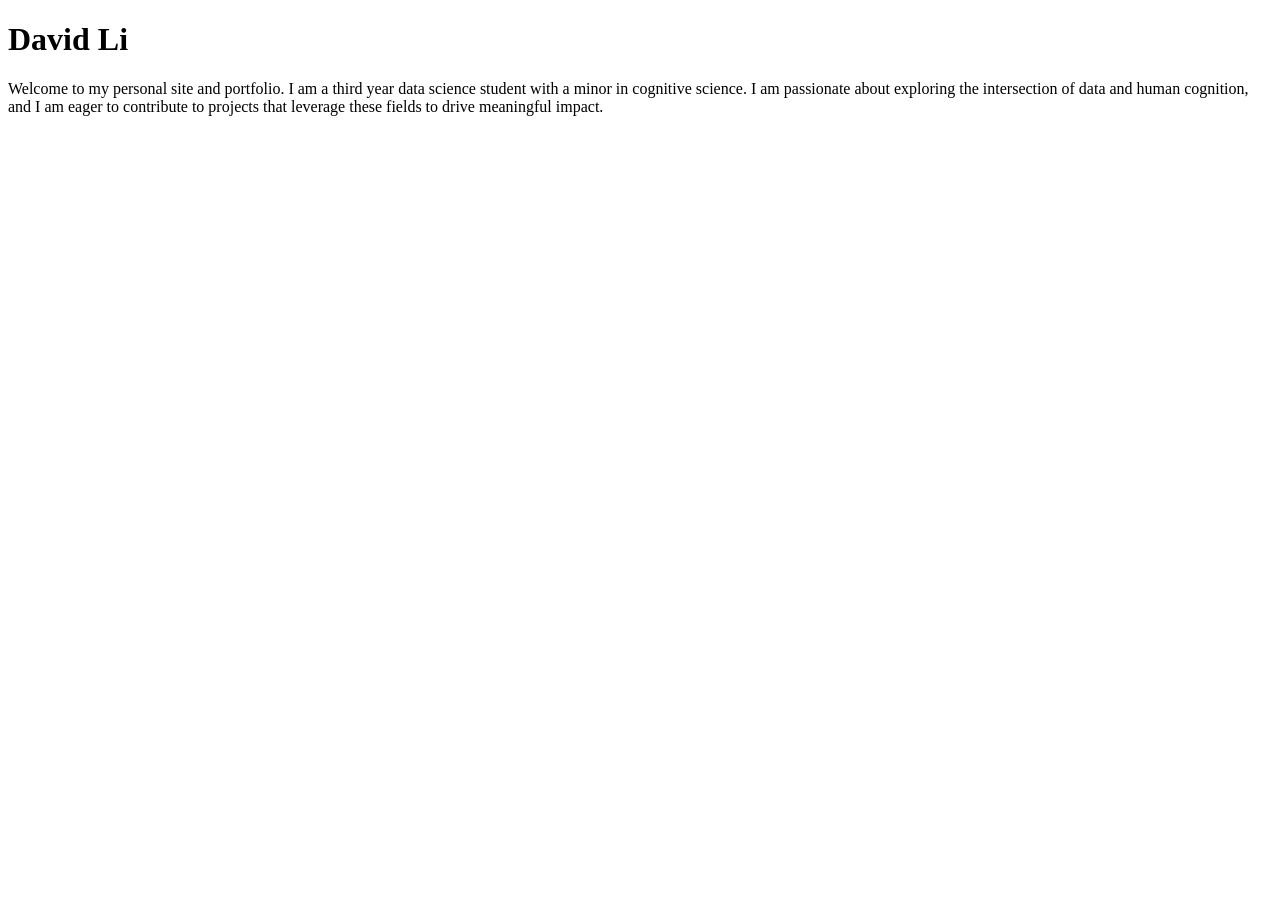
==== index.html @ bc20d3bc "Create index.html" ====
<!DOCTYPE html>
<html lang="en">
<head>
    <meta charset="UTF-8">
    <meta name="viewport" content="width=device-width, initial-scale=1.0">
    <title>David Li: Personal Site and portfolio</title>
</head>
<body>
    <h1>David Li</h1>
    <p>Welcome to my personal site and portfolio. I am a third year data science student with a minor in cognitive science. I am passionate about exploring the intersection of data and human cognition, and I am eager to contribute to projects that leverage these fields to drive meaningful impact.</p>
</body>
</html>
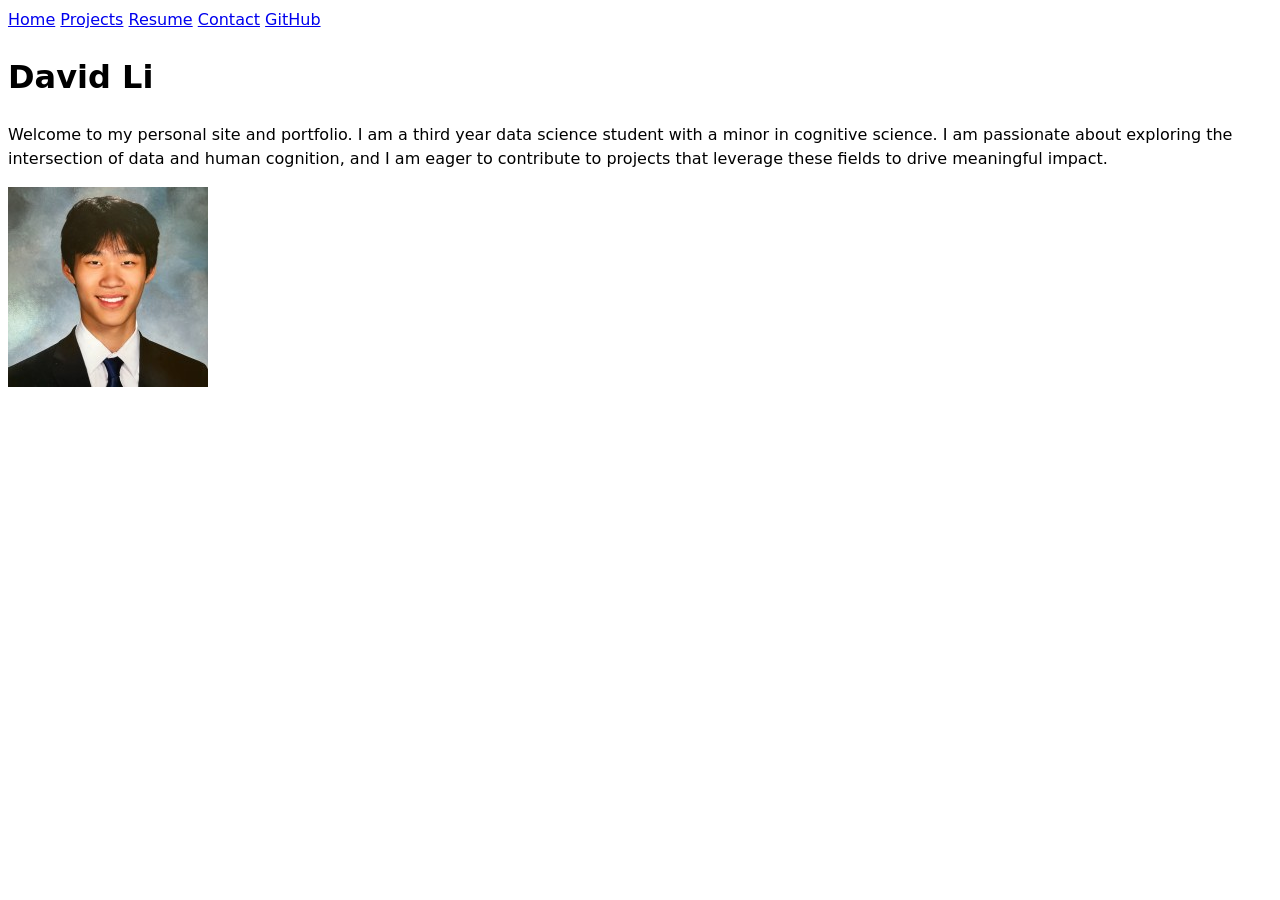
==== commit f4c8af00: "added more features resume, portrait, contact, projects pages" ====
--- a/index.html
+++ b/index.html
@@ -4,9 +4,18 @@
     <meta charset="UTF-8">
     <meta name="viewport" content="width=device-width, initial-scale=1.0">
     <title>David Li: Personal Site and portfolio</title>
+    <link rel="stylesheet" href="style.css">
 </head>
 <body>
+    <nav>
+  <a href="./">Home</a>
+  <a href="projects/">Projects</a>
+  <a href="resume/">Resume</a>
+  <a href="contact/">Contact</a>
+  <a href="https://github.com/davidli82" target="_blank">GitHub</a>
+</nav>
     <h1>David Li</h1>
     <p>Welcome to my personal site and portfolio. I am a third year data science student with a minor in cognitive science. I am passionate about exploring the intersection of data and human cognition, and I am eager to contribute to projects that leverage these fields to drive meaningful impact.</p>
+    <img src="images/portrait.jpeg" alt="My portrait">
 </body>
 </html>
--- a/style.css
+++ b/style.css
@@ -0,0 +1,6 @@
+body {
+  /* Set line height to 1.5 times the font size
+	   and use the OS’s UI font as the website font
+	 */
+  font: 100%/1.5 system-ui;
+}
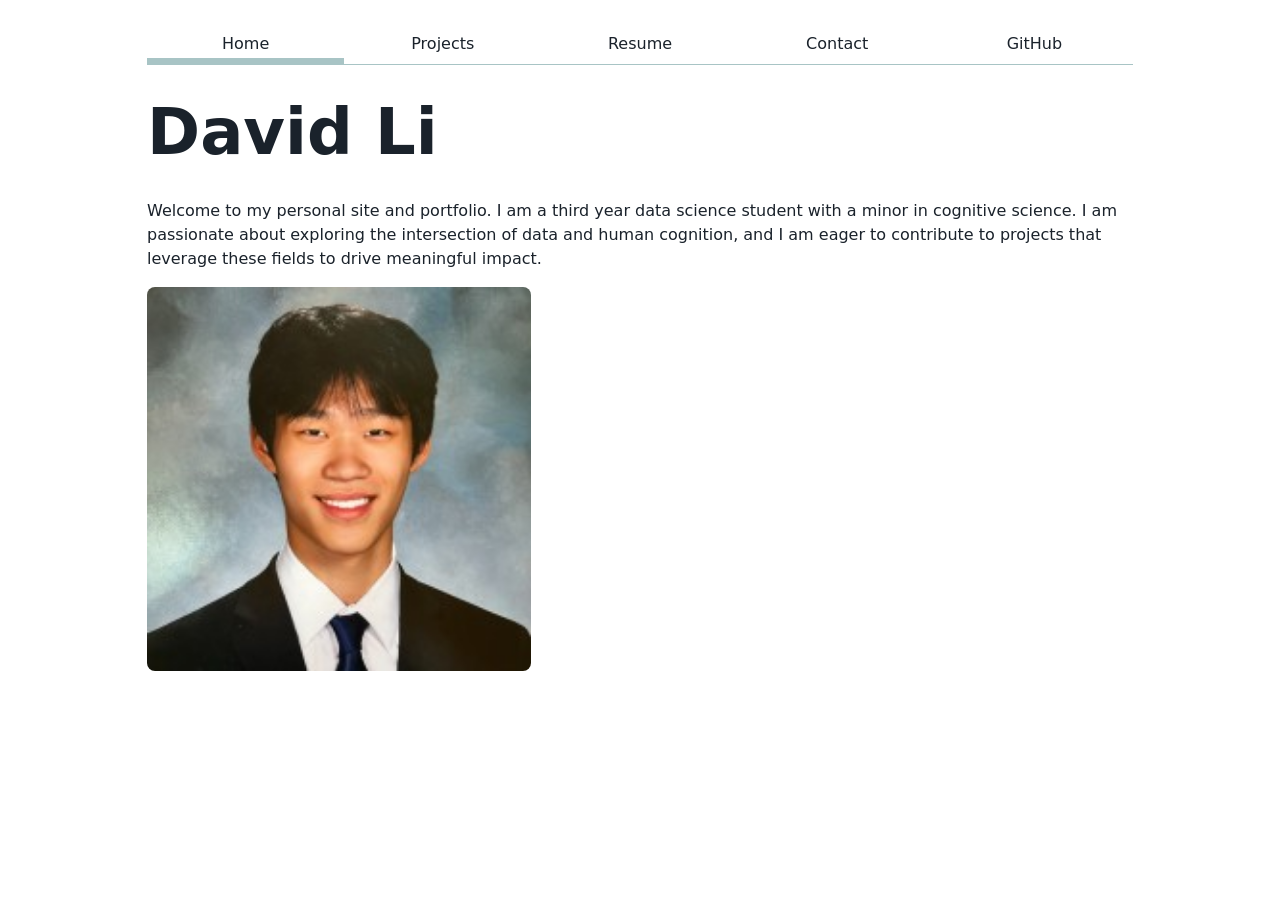
==== commit 22357759: "added css style" ====
--- a/index.html
+++ b/index.html
@@ -8,14 +8,14 @@
 </head>
 <body>
     <nav>
-  <a href="./">Home</a>
+  <a href="./" class="current" aria-current="page">Home</a>
   <a href="projects/">Projects</a>
   <a href="resume/">Resume</a>
   <a href="contact/">Contact</a>
-  <a href="https://github.com/davidli82" target="_blank">GitHub</a>
+  <a href="https://github.com/davidli82" target="_blank" rel="noopener noreferrer">GitHub</a>
 </nav>
     <h1>David Li</h1>
     <p>Welcome to my personal site and portfolio. I am a third year data science student with a minor in cognitive science. I am passionate about exploring the intersection of data and human cognition, and I am eager to contribute to projects that leverage these fields to drive meaningful impact.</p>
     <img src="images/portrait.jpeg" alt="My portrait">
 </body>
-</html>+</html>
--- a/style.css
+++ b/style.css
@@ -1,6 +1,193 @@
+:root {
+  --color-accent: oklch(50% 0.15 250);
+  --color-border: oklch(80% 0.03 200);
+  accent-color: var(--color-accent);
+}
+
+* {
+  box-sizing: border-box;
+}
+
 body {
-  /* Set line height to 1.5 times the font size
-	   and use the OS’s UI font as the website font
-	 */
   font: 100%/1.5 system-ui;
-}+  max-width: 100ch;
+  margin-inline: auto;
+  padding: 1em;
+  color: oklch(25% 0.02 250);
+}
+
+img {
+  max-width: 100%;
+  height: auto;
+  display: block;
+}
+
+body > img {
+  width: 24rem;
+  border-radius: 0.5em;
+}
+
+a {
+  color: var(--color-accent);
+  overflow-wrap: anywhere;
+}
+
+nav {
+  display: flex;
+  margin-bottom: 2em;
+  border-bottom: 1px solid var(--color-border);
+}
+
+nav a {
+  flex: 1;
+  text-align: center;
+  text-decoration: none;
+  color: inherit;
+  padding: 0.5em;
+}
+
+nav a.current {
+  border-bottom: 0.4em solid var(--color-border);
+  padding-bottom: 0.1em;
+}
+
+nav a:hover {
+  border-bottom: 0.4em solid var(--color-accent);
+  padding-bottom: 0.1em;
+  background-color: oklch(from var(--color-accent) 95% 0.025 h);
+}
+
+:focus-visible {
+  outline: 2px solid var(--color-accent);
+  outline-offset: 3px;
+}
+
+
+h1, h2, h3, h4, h5, h6 {
+  line-height: 1.1;
+  text-wrap: balance;
+}
+
+h1 {
+  font-size: 400%;
+  margin-block: 0.5em;
+}
+
+
+input, textarea, button {
+  font: inherit;
+}
+
+form {
+  display: grid;
+  grid-template-columns: auto minmax(0, 1fr);
+  gap: 1em;
+}
+
+form label {
+  display: grid;
+  grid-template-columns: subgrid;
+  grid-column: 1 / -1;
+  align-items: baseline;
+}
+
+input, textarea {
+  width: 100%;
+  min-width: 0;
+  padding: 0.5em;
+  border: 1px solid var(--color-border);
+  border-radius: 0.25em;
+}
+
+textarea {
+  resize: vertical;
+}
+
+form button {
+  grid-column: 1 / -1;
+  padding: 0.65em 1em;
+  border: 0;
+  border-radius: 0.25em;
+  background: var(--color-accent);
+  color: white;
+  cursor: pointer;
+}
+
+
+.projects {
+  display: grid;
+  grid-template-columns: repeat(auto-fill, minmax(min(15em, 100%), 1fr));
+  gap: 1em;
+}
+
+.projects article {
+  display: grid;
+  grid-template-rows: subgrid;
+  grid-row: span 3;
+  min-width: 0;
+}
+
+.projects h2, .projects p {
+  margin: 0;
+}
+
+.projects img {
+  width: 100%;
+}
+
+
+.resume > header {
+  margin-bottom: 2em;
+}
+
+.resume > section {
+  display: grid;
+  grid-template-columns: 10em minmax(0, 1fr);
+  gap: 1.5em;
+  padding-block: 1.5em;
+  border-top: 1px solid var(--color-border);
+}
+
+.resume section > h2 {
+  margin: 0;
+  color: var(--color-accent);
+}
+
+.resume article h3 {
+  margin-top: 0;
+}
+
+.resume section > ul {
+  margin-top: 0;
+}
+
+.resume time {
+  color: oklch(45% 0.02 250);
+  font-variant-numeric: tabular-nums;
+}
+
+@media (max-width: 40em) {
+  h1 {
+    font-size: 300%;
+  }
+
+  nav {
+    flex-wrap: wrap;
+  }
+
+  nav a {
+    flex-basis: 5em;
+  }
+
+  form, .resume > section {
+    grid-template-columns: minmax(0, 1fr);
+  }
+
+  form label {
+    gap: 0.35em;
+  }
+
+  .resume > section {
+    gap: 0.75em;
+  }
+}
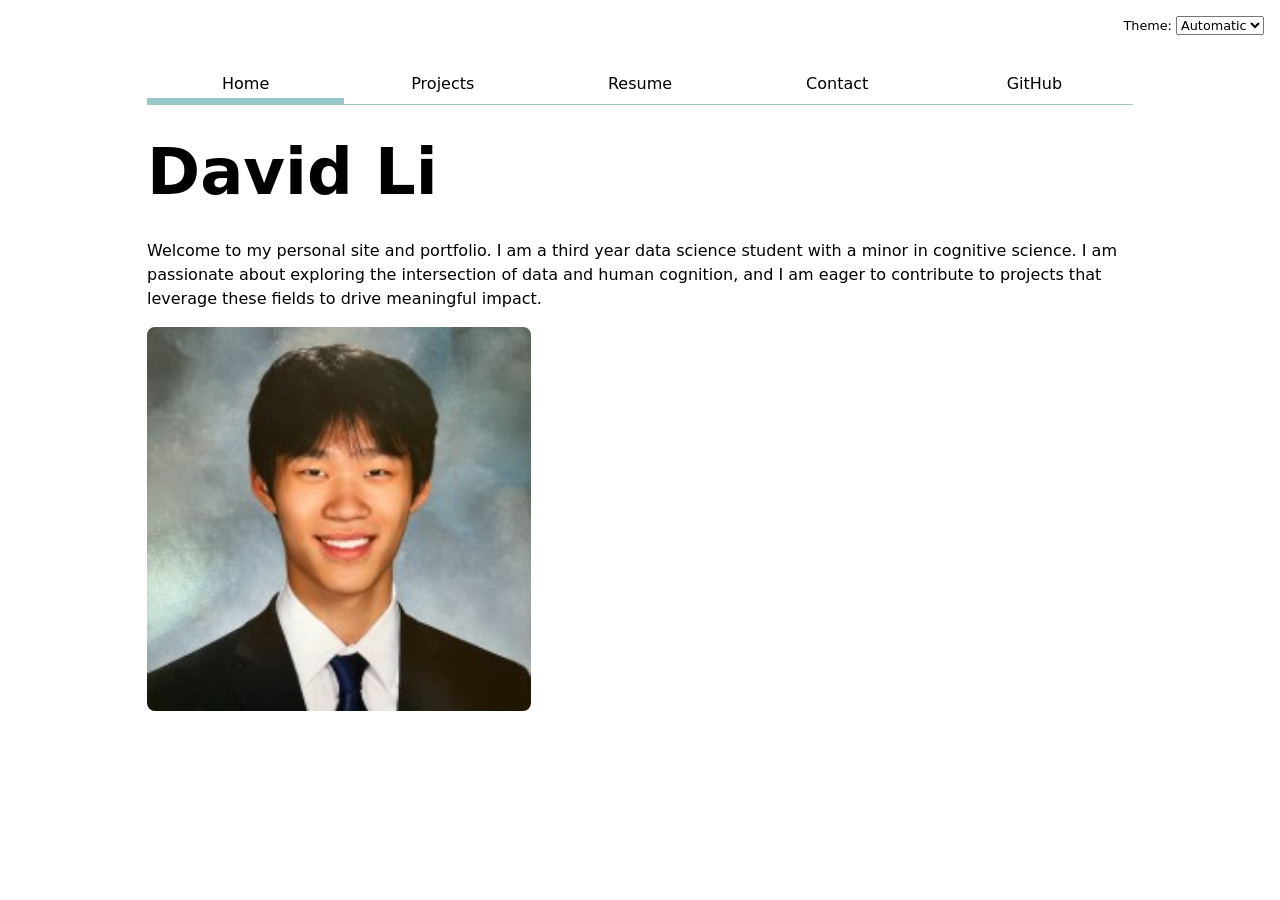
==== commit 04a95e8e: "Added JS changes, dark mode, improved contact form" ====
--- a/index.html
+++ b/index.html
@@ -5,15 +5,9 @@
     <meta name="viewport" content="width=device-width, initial-scale=1.0">
     <title>David Li: Personal Site and portfolio</title>
     <link rel="stylesheet" href="style.css">
+    <script type="module" src="global.js"></script>
 </head>
 <body>
-    <nav>
-  <a href="./" class="current" aria-current="page">Home</a>
-  <a href="projects/">Projects</a>
-  <a href="resume/">Resume</a>
-  <a href="contact/">Contact</a>
-  <a href="https://github.com/davidli82" target="_blank" rel="noopener noreferrer">GitHub</a>
-</nav>
     <h1>David Li</h1>
     <p>Welcome to my personal site and portfolio. I am a third year data science student with a minor in cognitive science. I am passionate about exploring the intersection of data and human cognition, and I am eager to contribute to projects that leverage these fields to drive meaningful impact.</p>
     <img src="images/portrait.jpeg" alt="My portrait">
--- a/style.css
+++ b/style.css
@@ -1,6 +1,7 @@
 :root {
-  --color-accent: oklch(50% 0.15 250);
-  --color-border: oklch(80% 0.03 200);
+  color-scheme: light dark;
+  --color-accent: light-dark(oklch(50% 0.15 250), oklch(75% 0.12 250));
+  --color-border: oklch(50% 0.1 200 / 40%);
   accent-color: var(--color-accent);
 }
 
@@ -12,8 +13,9 @@
   font: 100%/1.5 system-ui;
   max-width: 100ch;
   margin-inline: auto;
-  padding: 1em;
-  color: oklch(25% 0.02 250);
+  padding: 3.5em 1em 1em;
+  background-color: canvas;
+  color: canvastext;
 }
 
 img {
@@ -54,7 +56,7 @@
 nav a:hover {
   border-bottom: 0.4em solid var(--color-accent);
   padding-bottom: 0.1em;
-  background-color: oklch(from var(--color-accent) 95% 0.025 h);
+  background-color: color-mix(in oklch, var(--color-accent), canvas 85%);
 }
 
 :focus-visible {
@@ -74,8 +76,15 @@
 }
 
 
-input, textarea, button {
+input, textarea, button, select {
   font: inherit;
+}
+
+.color-scheme {
+  position: absolute;
+  top: 1rem;
+  right: 1rem;
+  font-size: 80%;
 }
 
 form {
@@ -108,7 +117,7 @@
   padding: 0.65em 1em;
   border: 0;
   border-radius: 0.25em;
-  background: var(--color-accent);
+  background: oklch(45% 0.15 250);
   color: white;
   cursor: pointer;
 }
@@ -162,7 +171,7 @@
 }
 
 .resume time {
-  color: oklch(45% 0.02 250);
+  color: color-mix(in oklch, canvastext 75%, canvas);
   font-variant-numeric: tabular-nums;
 }
 
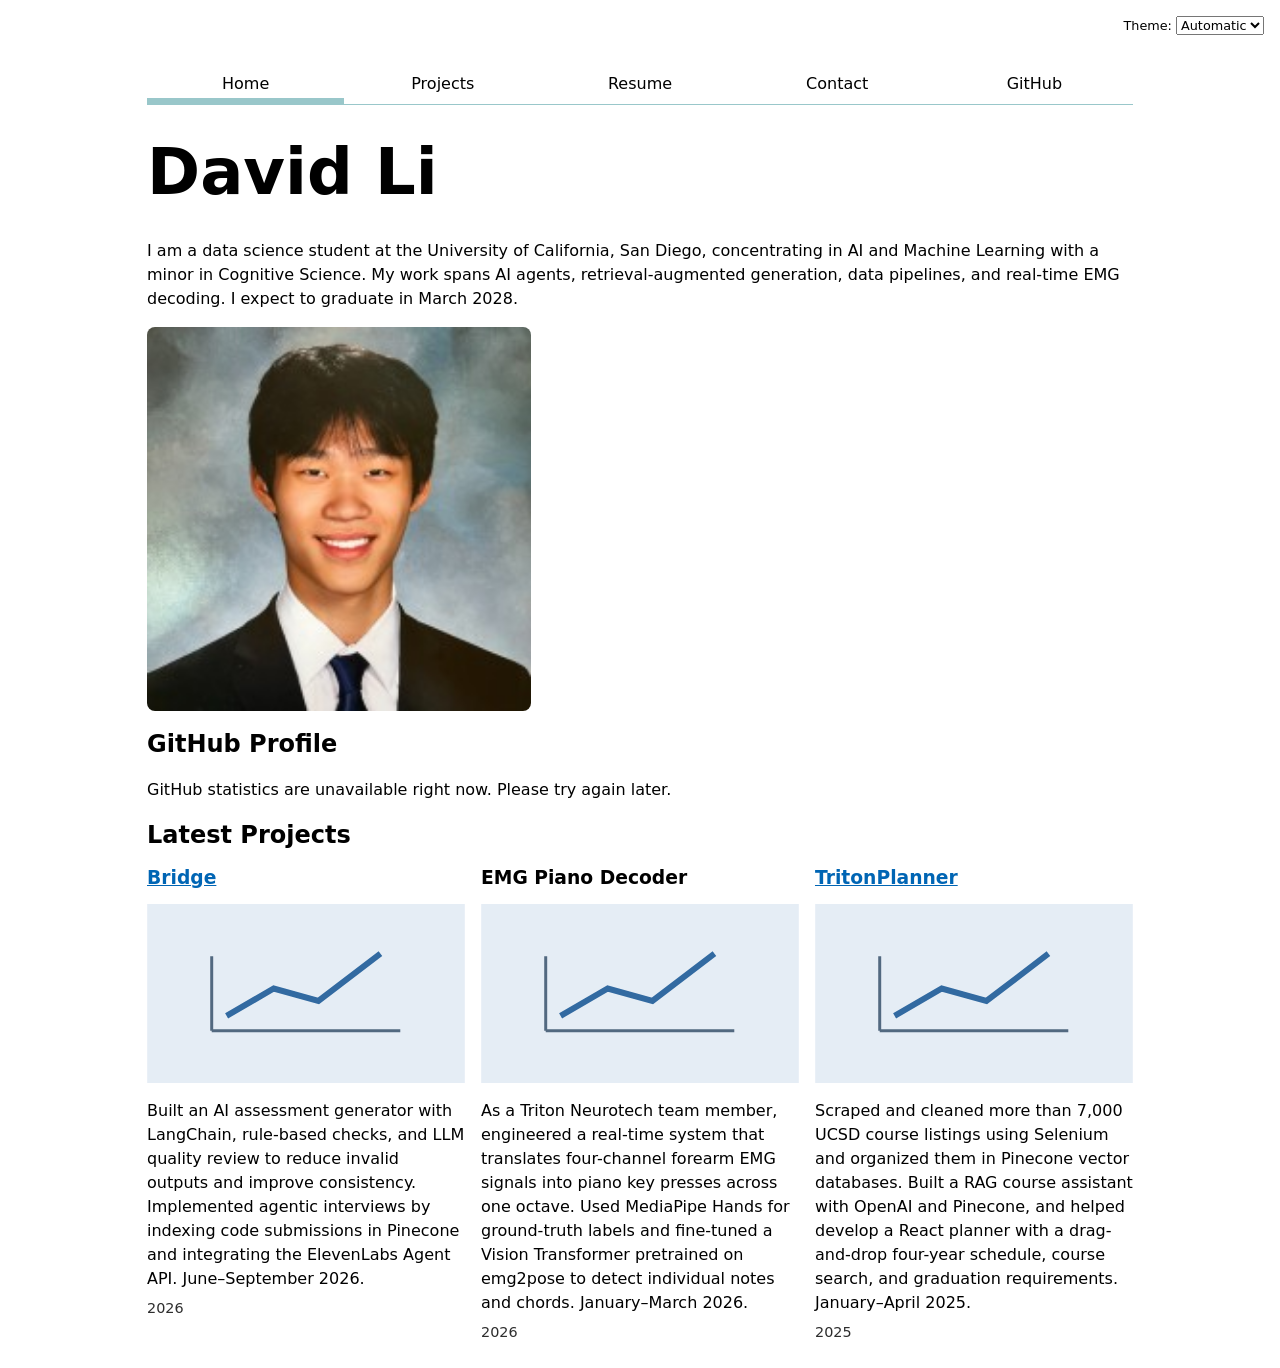
==== commit 39b8c57d: "javascript changes (lab 4)" ====
--- a/index.html
+++ b/index.html
@@ -6,10 +6,15 @@
     <title>David Li: Personal Site and portfolio</title>
     <link rel="stylesheet" href="style.css">
     <script type="module" src="global.js"></script>
+    <script type="module" src="index.js"></script>
 </head>
 <body>
     <h1>David Li</h1>
-    <p>Welcome to my personal site and portfolio. I am a third year data science student with a minor in cognitive science. I am passionate about exploring the intersection of data and human cognition, and I am eager to contribute to projects that leverage these fields to drive meaningful impact.</p>
+    <p>I am a data science student at the University of California, San Diego, concentrating in AI and Machine Learning with a minor in Cognitive Science. My work spans AI agents, retrieval-augmented generation, data pipelines, and real-time EMG decoding. I expect to graduate in March 2028.</p>
     <img src="images/portrait.jpeg" alt="My portrait">
+    <h2>GitHub Profile</h2>
+    <div id="profile-stats" aria-live="polite"><p>Loading GitHub statistics…</p></div>
+    <h2>Latest Projects</h2>
+    <div class="projects" aria-live="polite"><p>Loading projects…</p></div>
 </body>
 </html>
--- a/style.css
+++ b/style.css
@@ -136,12 +136,42 @@
   min-width: 0;
 }
 
-.projects h2, .projects p {
+.projects h2, .projects h3, .projects p {
   margin: 0;
 }
 
 .projects img {
   width: 100%;
+  aspect-ratio: 16 / 9;
+  object-fit: cover;
+}
+
+.project-year {
+  display: block;
+  margin-top: 0.5em;
+  color: color-mix(in oklch, canvastext 70%, canvas);
+  font-size: 0.9em;
+}
+
+#profile-stats dl {
+  display: grid;
+  grid-template-columns: repeat(4, minmax(0, 1fr));
+  gap: 0.5em;
+  padding-block: 1em;
+  border-block: 1px solid var(--color-border);
+  text-align: center;
+}
+
+#profile-stats dt {
+  grid-row: 1;
+  font-size: 0.85em;
+}
+
+#profile-stats dd {
+  grid-row: 2;
+  margin: 0;
+  font-size: 1.75em;
+  font-weight: bold;
 }
 
 
@@ -166,6 +196,10 @@
   margin-top: 0;
 }
 
+.resume article + article {
+  margin-top: 2em;
+}
+
 .resume section > ul {
   margin-top: 0;
 }
